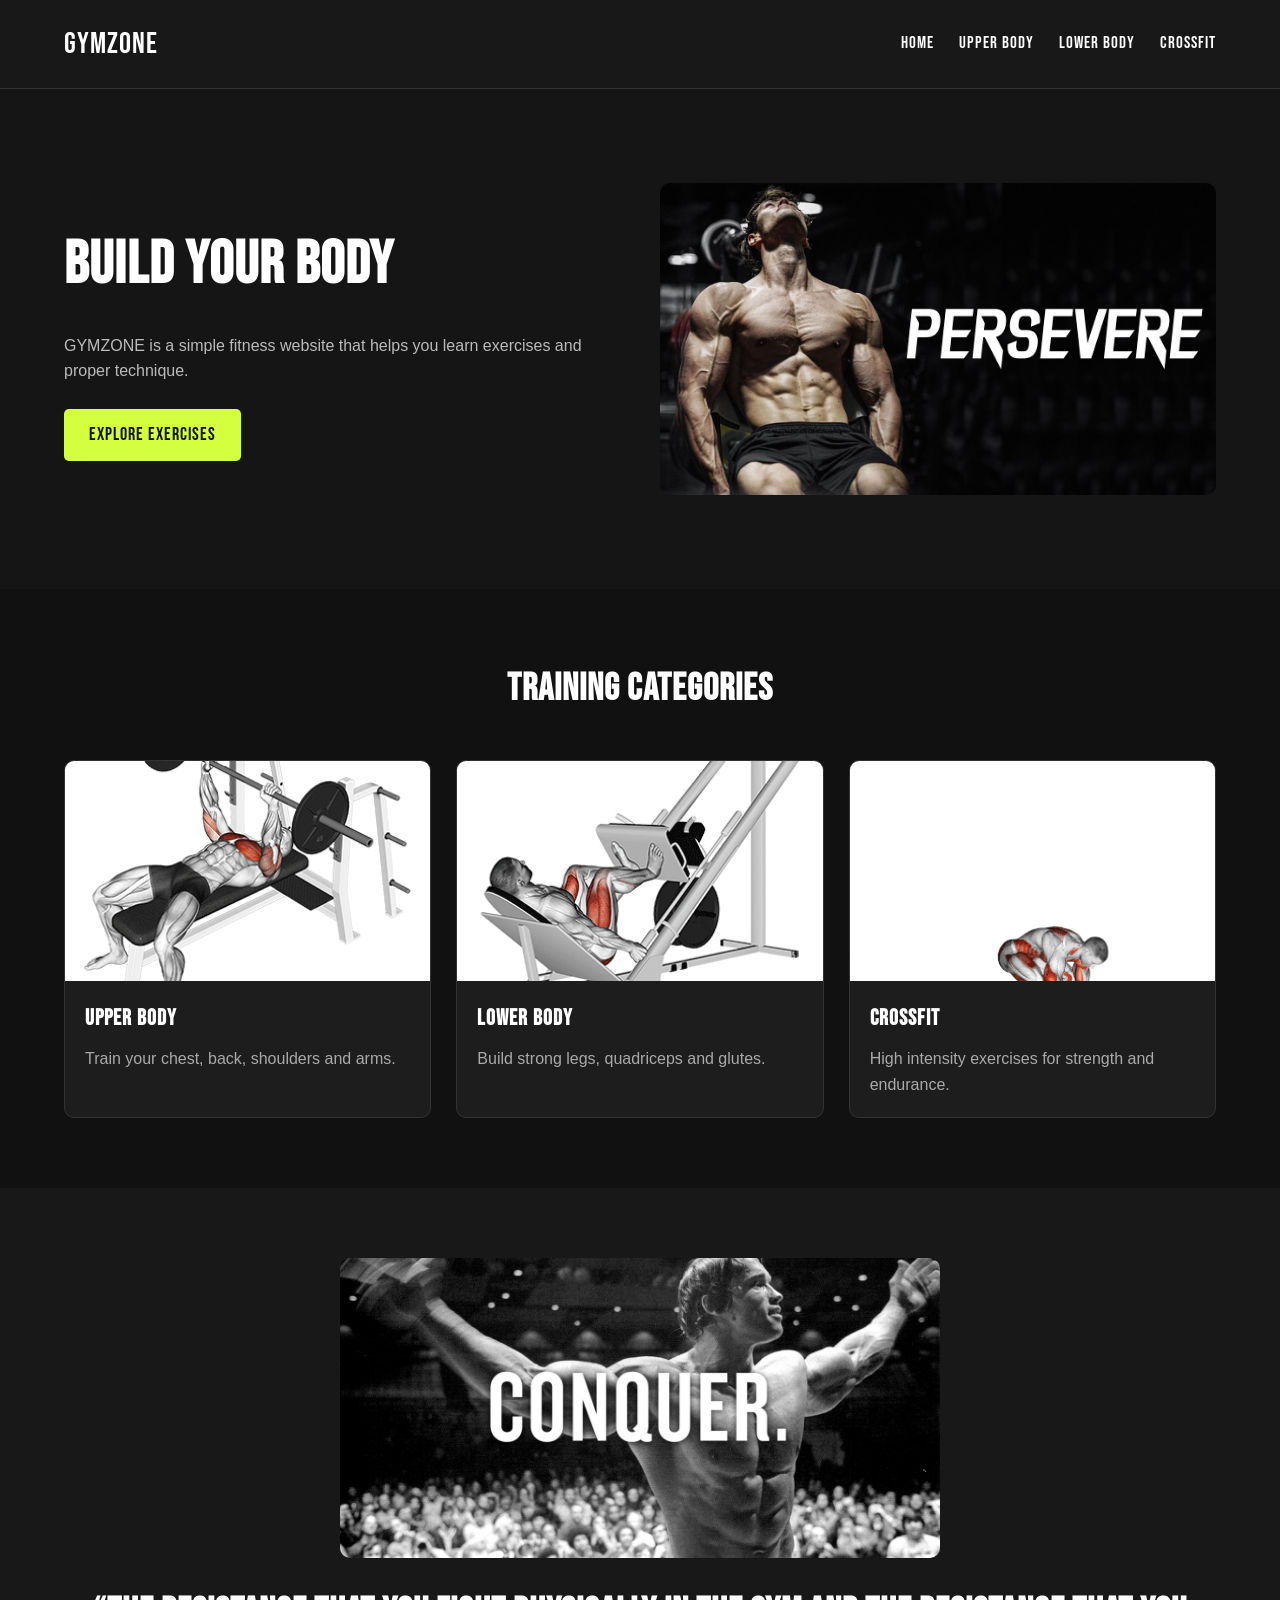
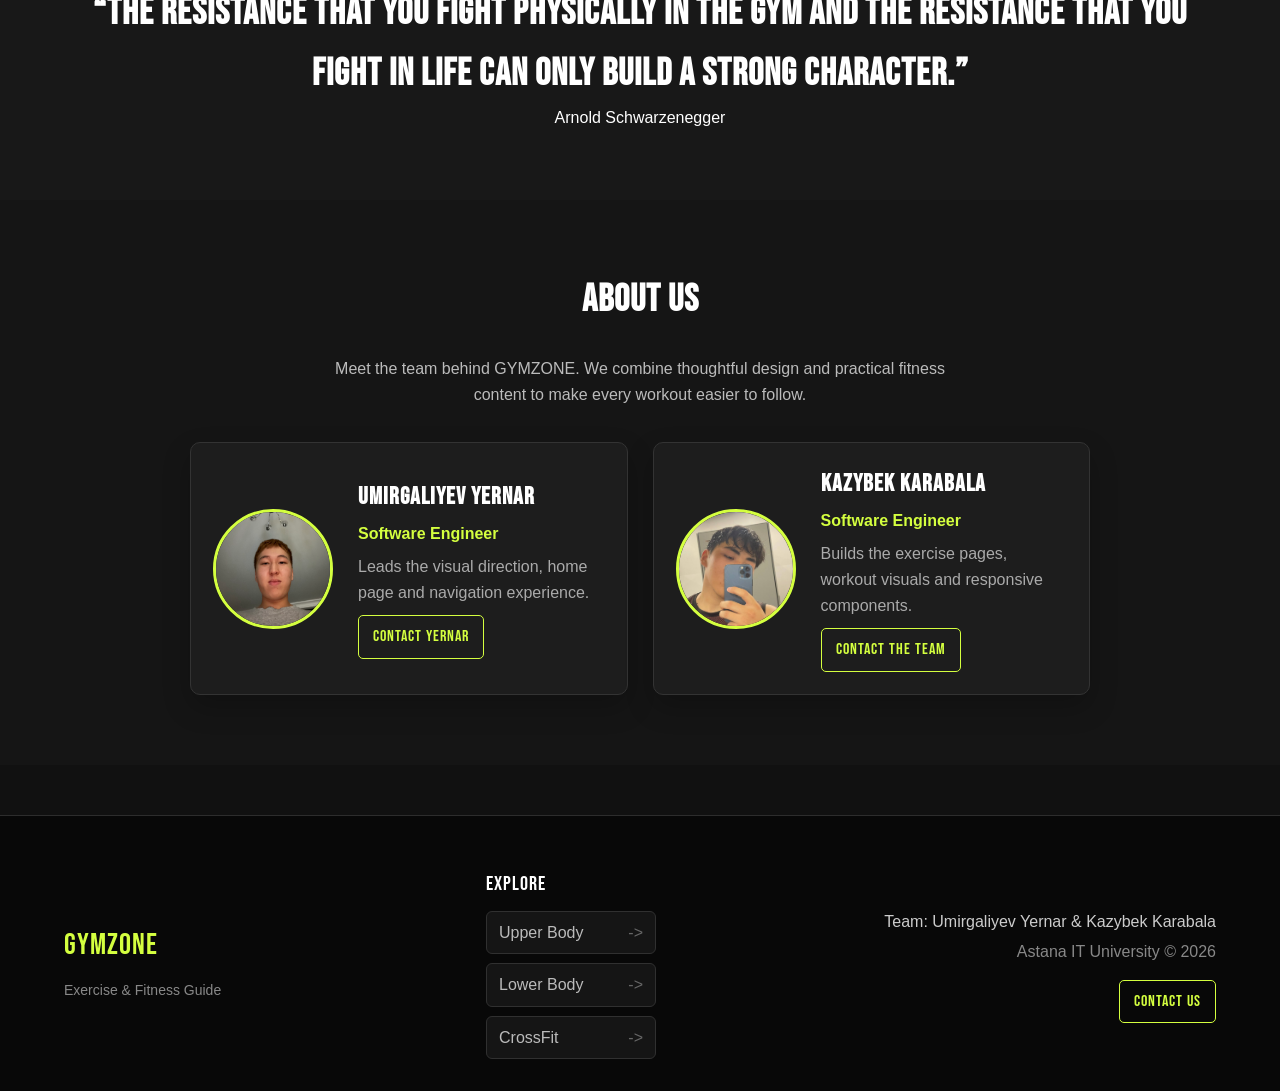
==== index.html @ 424f68c8 "First deploy" ====
<!DOCTYPE html>
<html lang="en">
<head>
    <meta charset="UTF-8">
    <meta name="viewport" content="width=device-width, initial-scale=1.0">
    <title>GYMZONE - Home</title>
    <link rel="stylesheet" href="css/style.css">
</head>
<body>
<header id="main-header">
    <div class="container header-content">
        <a href="index.html" class="logo">GYMZONE</a>
        <nav>
            <ul class="nav-menu">
                <li><a href="index.html">Home</a></li>
                <li><a href="upper.html">Upper Body</a></li>
                <li><a href="lower.html">Lower Body</a></li>
                <li><a href="crossfit.html">CrossFit</a></li>
            </ul>
        </nav>
    </div>
</header>
<main>
    <section class="hero">
        <div class="container hero-content">
            <div>
                <h1>BUILD YOUR BODY</h1>
                <p>
                    GYMZONE is a simple fitness website that
                    helps you learn exercises and proper technique.
                </p>
                <a href="#categories" class="btn">
                    Explore Exercises
                </a>
            </div>
            <img src="images/Dlaid.jpg" alt="Athlete training in the gym">
        </div>
    </section>
    <section class="section" id="categories">
        <div class="container">
            <h2 class="section-title">
                TRAINING CATEGORIES
            </h2>
            <div class="card-grid">
                <a href="upper.html" class="card">
                    <img src="images/Bench Press.gif"
                         alt="Upper body training">
                    <div class="card-content">
                        <h3>Upper Body</h3>
                        <p>
                            Train your chest, back,
                            shoulders and arms.
                        </p>
                    </div>
                </a>
                <a href="lower.html" class="card">
                    <img src="images/Leg Press.gif"
                         alt="Lower body training">
                    <div class="card-content">
                        <h3>Lower Body</h3>
                        <p>
                            Build strong legs,
                            quadriceps and glutes.
                        </p>
                    </div>
                </a>
                <a href="crossfit.html" class="card">
                    <img src="images/Burpees.gif"
                         alt="CrossFit training">
                    <div class="card-content">
                        <h3>CrossFit</h3>
                        <p>
                            High intensity exercises
                            for strength and endurance.
                        </p>
                    </div>
                </a>
            </div>
        </div>
    </section>
    <section class="section motivation">
        <div class="container">
            <img src="images/arnold1.jpg"
                 alt="Motivational gym image">
            <h2>
                “The resistance that you fight physically in the gym and the resistance that you fight in life can only build a strong character.”
            </h2>
            <p>
                Arnold Schwarzenegger
            </p>
        </div>
    </section>
    <section class="section team-section">
        <div class="container">
            <h2 class="section-title">ABOUT US</h2>
            <p class="team-intro">
                Meet the team behind GYMZONE. We combine thoughtful design
                and practical fitness content to make every workout easier to follow.
            </p>
            <div class="team-grid">
                <article class="team-card">
                    <img class="profile-img" src="images/Yernar.jpg" alt="Portrait of Umirgaliyev Yernar">
                    <div>
                        <h3>Umirgaliyev Yernar</h3>
                        <p class="team-role">Software Engineer</p>
                        <p>Leads the visual direction, home page and navigation experience.</p>
                        <a class="team-link" href="mailto:ernarface12@gmail.com">Contact Yernar</a>
                    </div>
                </article>
                <article class="team-card">
                    <img class="profile-img" src="images/Kazybek.jpg" alt="Portrait of Kazybek Karabala">
                    <div>
                        <h3>Kazybek Karabala</h3>
                        <p class="team-role">Software Engineer</p>
                        <p>Builds the exercise pages, workout visuals and responsive components.</p>
                        <a class="team-link" href="mailto:ernarface12@gmail.com">Contact the team</a>
                    </div>
                </article>
            </div>
        </div>
    </section>
</main>
<footer id="main-footer">
    <div class="container footer-content">
        <div class="footer-brand">
            <a href="index.html" class="logo">GYMZONE</a>
            <p>Exercise & Fitness Guide</p>
        </div>
        <div class="footer-links">
            <a href="upper.html">Upper Body</a>
            <a href="lower.html">Lower Body</a>
            <a href="crossfit.html">CrossFit</a>
        </div>
        <div class="footer-team">
            <p>Team: Umirgaliyev Yernar &amp; Kazybek Karabala</p>
            <p>Astana IT University &copy; 2026</p>
            <a class="footer-contact" href="mailto:ernarface12@gmail.com">Contact us</a>
        </div>
    </div>
</footer>
</body>
</html>
---- css/style.css ----
@import url('https://fonts.googleapis.com/css2?family=Archivo+Black&family=Bebas+Neue&display=swap');

:root {
    --accent: #d4ff3f;
}

* {
    box-sizing: border-box;
    margin: 0;
    padding: 0;
}

body {
    font-family: Arial, sans-serif;
    background: #111;
    color: #fff;
    line-height: 1.6;
}

h1, h2, h3, .logo, .btn, .nav-menu a, .workout-table th {
    font-family: "Bebas Neue", sans-serif;
    letter-spacing: 1px;
}

a {
    color: #fff;
    text-decoration: none;
}

a:hover {
    color: var(--accent);
}

img {
    width: 100%;
    display: block;
}

.container {
    width: 90%;
    max-width: 1200px;
    margin: auto;
}

#main-header {
    background: #181818;
    padding: 20px 0;
    border-bottom: 1px solid #333;
}

.header-content {
    display: flex;
    justify-content: space-between;
    align-items: center;
}

.logo {
    font-size: 30px;
}

.nav-menu {
    display: flex;
    gap: 25px;
    list-style: none;
}

.nav-menu a {
    font-size: 17px;
    transition: 0.3s;
}

.nav-menu a:hover {
    color: var(--accent);
}

.hero {
    min-height: 500px;
    display: flex;
    align-items: center;
    background: #151515;
}

.hero-content {
    display: grid;
    grid-template-columns: 1fr 1fr;
    gap: 40px;
    align-items: center;
}

.hero h1 {
    font-size: 60px;
    margin-bottom: 20px;
    text-transform: uppercase;
}

.hero p {
    color: #bbb;
    margin-bottom: 25px;
}

.hero img {
    object-fit: cover;
    border-radius: 10px;
}

.btn {
    display: inline-block;
    background: var(--accent);
    color: #111;
    padding: 12px 25px;
    border-radius: 5px;
    font-size: 18px;
    transition: 0.3s;
}

.btn:hover {
    background: #fff;
    color: #111;
}

.section {
    padding: 70px 0;
}

.section-title {
    text-align: center;
    font-size: 38px;
    margin-bottom: 40px;
    text-transform: uppercase;
}

.card-grid {
    display: grid;
    grid-template-columns: repeat(3, 1fr);
    gap: 25px;
}

.card {
    background: #1d1d1d;
    border: 1px solid #333;
    border-radius: 10px;
    overflow: hidden;
    transition: 0.3s;
}

.card:hover {
    transform: translateY(-7px);
    border-color: var(--accent);
}

.card img {
    height: 220px;
    object-fit: cover;
}

.card-content {
    padding: 20px;
}

.card h3 {
    font-size: 22px;
    margin-bottom: 10px;
}

.card p {
    color: #aaa;
}

.exercise-card {
    background: #1d1d1d;
    border-radius: 10px;
    overflow: hidden;
    border: 1px solid #333;
    transition: transform 0.3s;
}

.exercise-card:hover {
    transform: scale(1.03);
}

.exercise-card img {
    height: 230px;
    object-fit: cover;
}

.exercise-content {
    padding: 20px;
}

.exercise-content h3 {
    font-size: 22px;
    color: var(--accent);
    margin-bottom: 10px;
}

.exercise-content p {
    color: #bbb;
    margin-bottom: 12px;
}

.exercise-content ul {
    padding-left: 20px;
    color: #aaa;
}

.motivation {
    text-align: center;
    background: #181818;
}

.motivation img {
    max-width: 600px;
    height: 300px;
    object-fit: cover;
    margin: 0 auto 25px;
    border-radius: 10px;
}

.motivation h2 {
    font-size: 38px;
    text-transform: uppercase;
}

.page-title {
    padding: 70px 0 40px;
    text-align: center;
}

.page-title h1 {
    font-size: 50px;
    text-transform: uppercase;
}

.page-title p {
    color: #aaa;
}

.workout-table {
    width: 100%;
    border-collapse: collapse;
    margin-top: 30px;
}

.workout-table th,
.workout-table td {
    border: 1px solid #444;
    padding: 15px;
    text-align: center;
}

.workout-table th {
    background: var(--accent);
    color: #111;
}

#main-footer {
    background: #080808;
    padding: 52px 0 32px;
    margin-top: 50px;
    border-top: 1px solid #2d2d2d;
}

.footer-content {
    display: grid;
    grid-template-columns: 1.4fr 1fr 1.5fr;
    gap: 30px;
    align-items: center;
}

.footer-content p {
    color: #888;
    margin: 5px 0;
}

.footer-brand .logo {
    color: var(--accent);
}

.footer-brand p {
    max-width: 210px;
    margin-top: 10px;
    font-size: 14px;
}

.footer-links {
    display: flex;
    flex-direction: column;
    gap: 9px;
}

.footer-links::before {
    content: "Explore";
    margin-bottom: 2px;
    color: #fff;
    font-family: "Bebas Neue", sans-serif;
    font-size: 20px;
    letter-spacing: 1px;
}

.footer-links a {
    display: flex;
    justify-content: space-between;
    align-items: center;
    width: 170px;
    padding: 8px 12px;
    color: #bbb;
    background: #151515;
    border: 1px solid #303030;
    border-radius: 6px;
    box-shadow: inset 3px 0 0 transparent;
    transition: 0.3s;
}

.footer-links a::after {
    content: "->";
    color: #666;
    transition: 0.3s;
}

.footer-links a:hover {
    color: var(--accent);
    border-color: var(--accent);
    background: #1d1d1d;
    box-shadow: inset 3px 0 0 var(--accent);
    transform: translateX(5px);
}

.footer-links a:hover::after {
    color: var(--accent);
}

.footer-team {
    text-align: right;
}

.footer-team p:first-child {
    color: #ccc;
}

.footer-contact,
.team-link {
    display: inline-block;
    margin-top: 10px;
    padding: 8px 14px;
    border: 1px solid var(--accent);
    border-radius: 5px;
    color: var(--accent);
    font-family: "Bebas Neue", sans-serif;
    letter-spacing: 1px;
    transition: 0.3s;
}

.footer-contact:hover,
.team-link:hover {
    background: var(--accent);
    color: #111;
}

.team-intro {
    max-width: 650px;
    margin: -15px auto 35px;
    color: #bbb;
    text-align: center;
}

.team-grid {
    display: grid;
    grid-template-columns: repeat(2, 1fr);
    gap: 25px;
    max-width: 900px;
    margin: 0 auto;
}

.team-section {
    background: #151515;
}

.team-card {
    display: grid;
    grid-template-columns: 120px 1fr;
    align-items: center;
    gap: 25px;
    padding: 22px;
    background: #1d1d1d;
    border: 1px solid #333;
    border-radius: 10px;
    box-shadow: 0 12px 28px rgba(0, 0, 0, 0.22);
}

.team-card h3 {
    font-size: 24px;
    margin-bottom: 4px;
}

.team-card p {
    color: #aaa;
}

.team-card .team-role {
    color: var(--accent);
    font-weight: bold;
    margin-bottom: 8px;
}

.profile-img {
    flex: 0 0 120px;
    width: 120px;
    height: 120px;
    object-fit: cover;
    border-radius: 50%;
    margin: 0;
    border: 3px solid var(--accent);
}

@media (max-width: 800px) {
    .hero-content {
        grid-template-columns: 1fr;
    }
    .card-grid {
        grid-template-columns: 1fr;
    }
    .nav-menu {
        gap: 10px;
        font-size: 14px;
    }
    .hero h1 {
        font-size: 40px;
    }
    .team-grid,
    .footer-content {
        grid-template-columns: 1fr;
    }
    .team-card {
        align-items: flex-start;
        grid-template-columns: 90px 1fr;
        gap: 16px;
    }
    .team-card .profile-img {
        width: 90px;
        height: 90px;
    }
    .footer-team {
        text-align: left;
    }
}
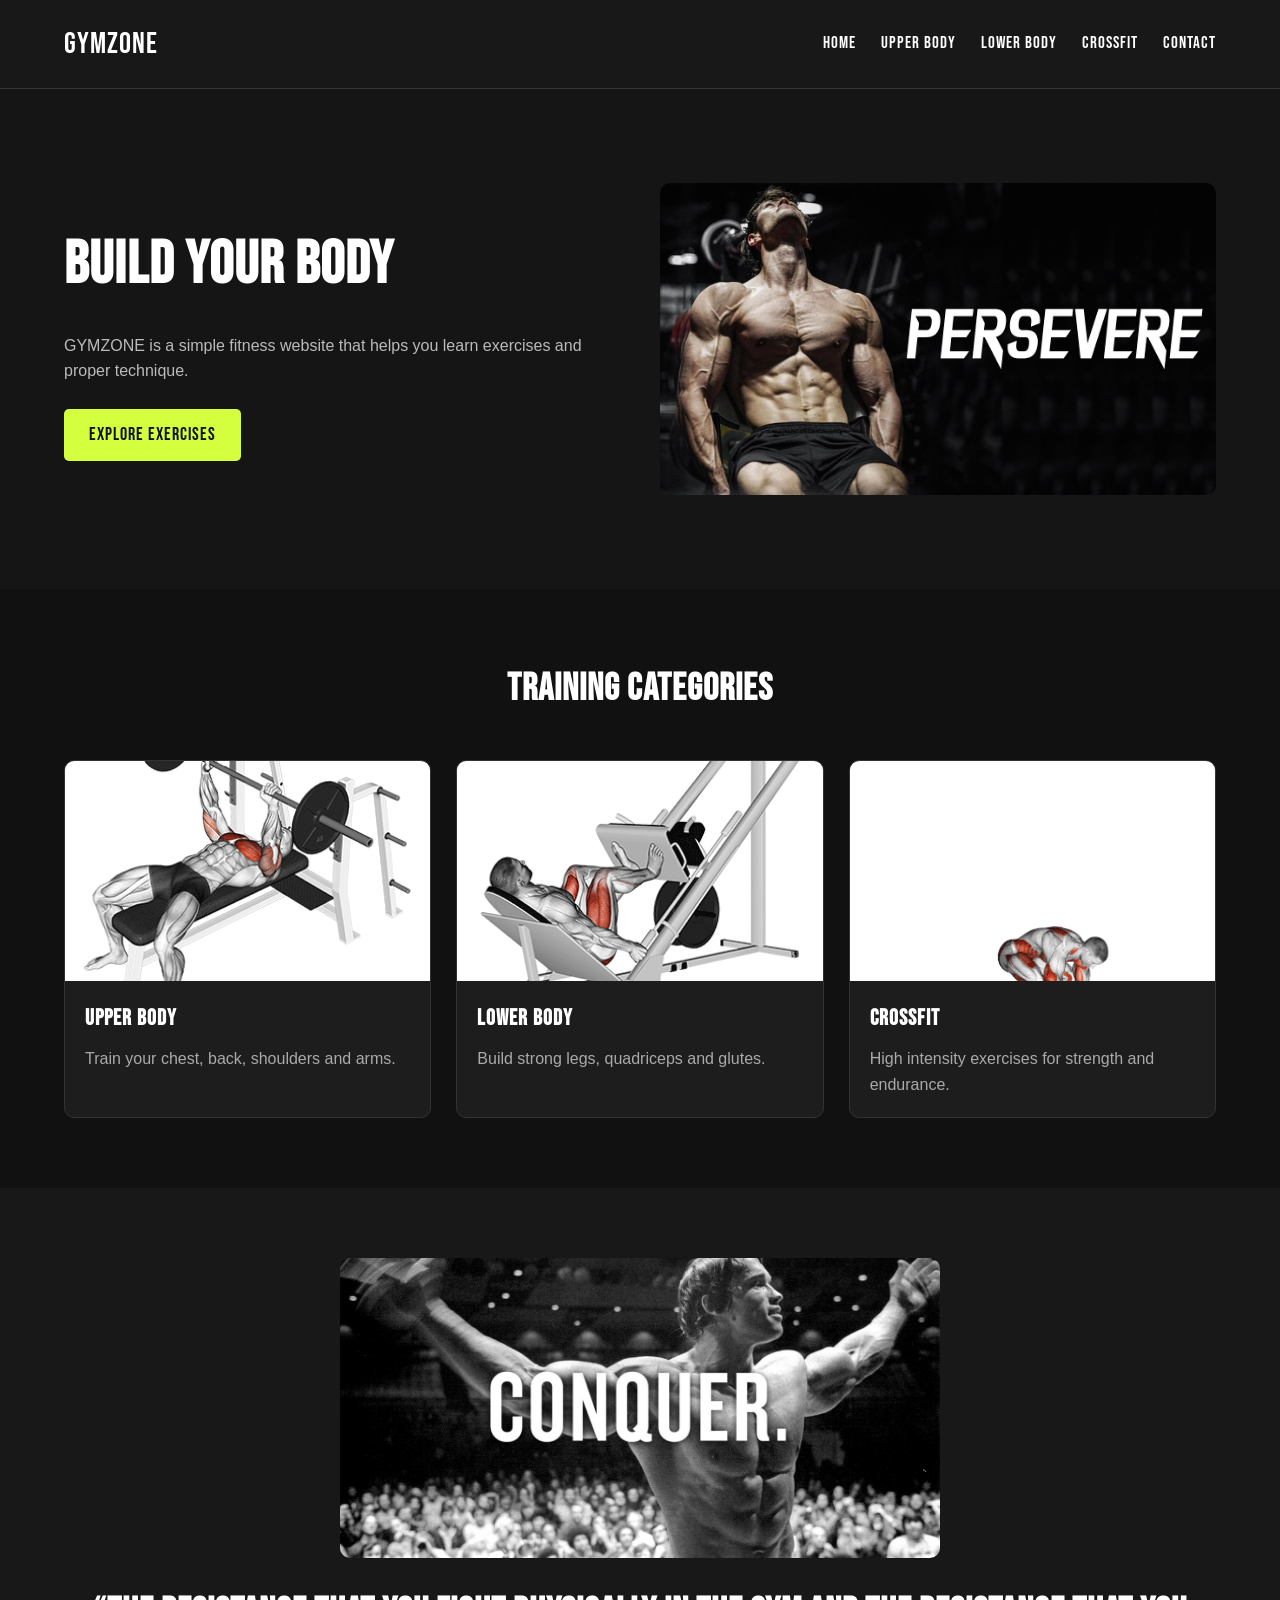
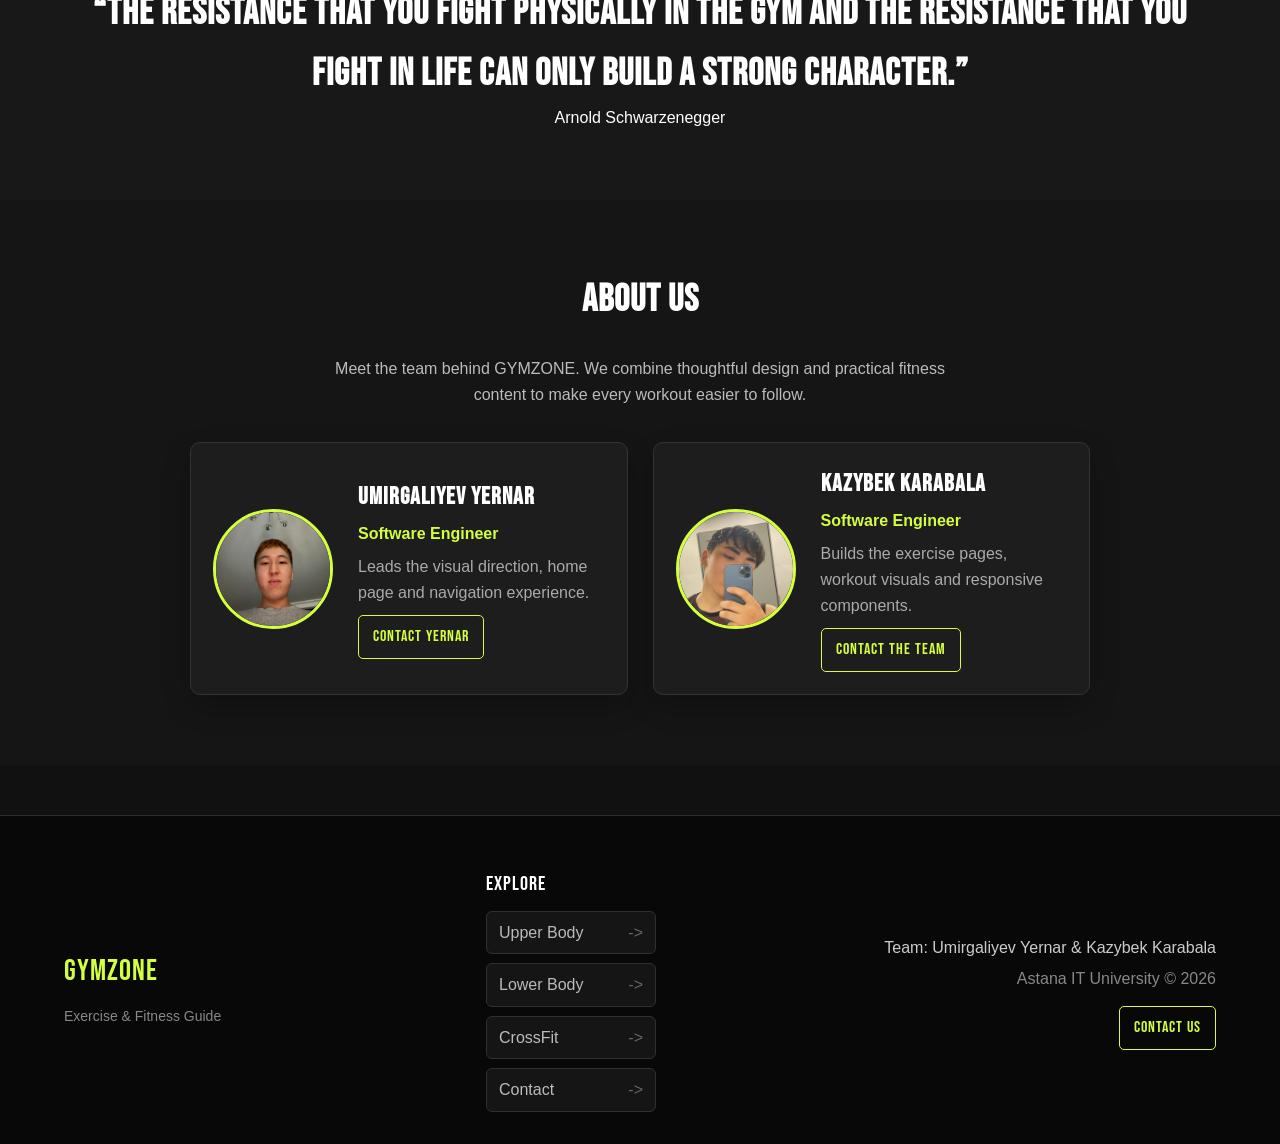
==== commit e3f9e366: "Second-100" ====
--- a/index.html
+++ b/index.html
@@ -4,6 +4,7 @@
     <meta charset="UTF-8">
     <meta name="viewport" content="width=device-width, initial-scale=1.0">
     <title>GYMZONE - Home</title>
+    <!-- GYMZONE team project by Umirgaliyev Yernar and Kazybek Karabala. -->
     <link rel="stylesheet" href="css/style.css">
 </head>
 <body>
@@ -16,6 +17,7 @@
                 <li><a href="upper.html">Upper Body</a></li>
                 <li><a href="lower.html">Lower Body</a></li>
                 <li><a href="crossfit.html">CrossFit</a></li>
+                <li><a href="contact.html">Contact</a></li>
             </ul>
         </nav>
     </div>
@@ -130,6 +132,7 @@
             <a href="upper.html">Upper Body</a>
             <a href="lower.html">Lower Body</a>
             <a href="crossfit.html">CrossFit</a>
+            <a href="contact.html">Contact</a>
         </div>
         <div class="footer-team">
             <p>Team: Umirgaliyev Yernar &amp; Kazybek Karabala</p>
--- a/css/style.css
+++ b/css/style.css
@@ -251,6 +251,105 @@
 .workout-table th {
     background: var(--accent);
     color: #111;
+}
+
+.contact-section {
+    background: #151515;
+}
+
+.contact-grid {
+    display: grid;
+    grid-template-columns: 1.1fr 0.9fr;
+    gap: 55px;
+    align-items: start;
+}
+
+.contact-title {
+    margin-bottom: 18px;
+    text-align: left;
+}
+
+.contact-copy {
+    max-width: 560px;
+    color: #bbb;
+}
+
+.contact-subtitle {
+    margin-top: 28px;
+    color: var(--accent);
+    font-size: 24px;
+}
+
+.steps-list {
+    margin: 12px 0 22px;
+    padding-left: 24px;
+    color: #bbb;
+}
+
+.steps-list li {
+    padding: 4px 0;
+}
+
+#contact-form {
+    display: flex;
+    flex-direction: column;
+    gap: 9px;
+    padding: 28px;
+    background: #1d1d1d;
+    border: 1px solid #333;
+    border-radius: 10px;
+    box-shadow: 0 15px 30px rgba(0, 0, 0, 0.25);
+}
+
+#contact-form h2 {
+    margin-bottom: 10px;
+    color: var(--accent);
+    font-size: 30px;
+}
+
+#contact-form label {
+    margin-top: 5px;
+    color: #ddd;
+    font-weight: bold;
+}
+
+#contact-form input,
+#contact-form select,
+#contact-form textarea {
+    width: 100%;
+    padding: 11px 12px;
+    background: #111;
+    color: #fff;
+    border: 1px solid #444;
+    border-radius: 5px;
+    font: inherit;
+    resize: vertical;
+}
+
+#contact-form input:focus,
+#contact-form select:focus,
+#contact-form textarea:focus {
+    outline: none;
+    border-color: var(--accent);
+    box-shadow: 0 0 0 2px rgba(212, 255, 63, 0.15);
+}
+
+#contact-form button {
+    margin-top: 10px;
+    padding: 12px 18px;
+    background: var(--accent);
+    color: #111;
+    border: 0;
+    border-radius: 5px;
+    cursor: pointer;
+    font-family: "Bebas Neue", sans-serif;
+    font-size: 18px;
+    letter-spacing: 1px;
+    transition: 0.3s;
+}
+
+#contact-form button:hover {
+    background: #fff;
 }
 
 #main-footer {
@@ -422,6 +521,8 @@
     .nav-menu {
         gap: 10px;
         font-size: 14px;
+        flex-wrap: wrap;
+        justify-content: flex-end;
     }
     .hero h1 {
         font-size: 40px;
@@ -442,4 +543,11 @@
     .footer-team {
         text-align: left;
     }
+    .contact-grid {
+        grid-template-columns: 1fr;
+        gap: 35px;
+    }
+    .contact-title {
+        text-align: center;
+    }
 }
